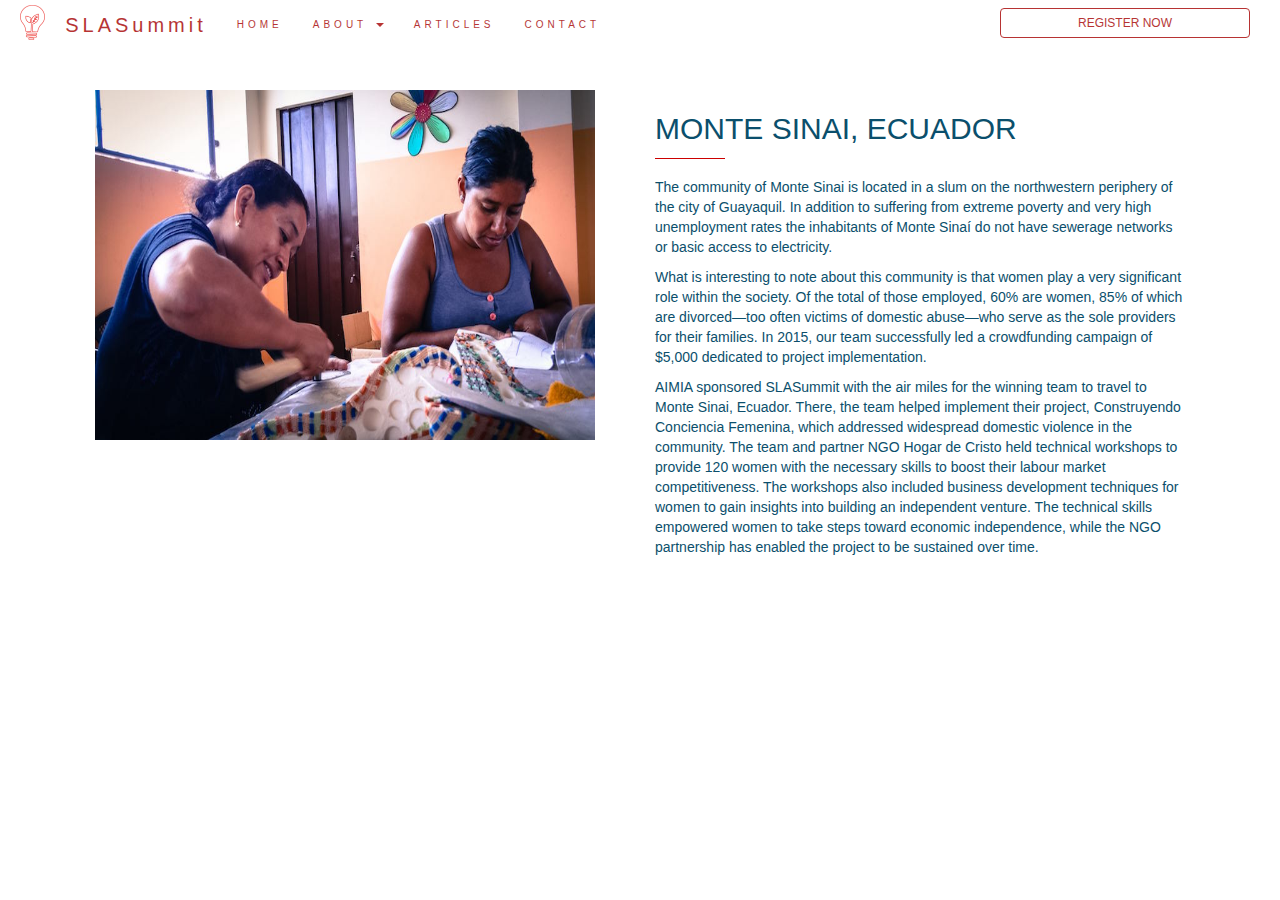
==== Projects_MonteSinai.html @ 4eb39714 "navbar bugs added" ====
<!DOCTYPE html>
<html lang="en">
<head>
  <title>SLASummit</title>
  <meta charset="utf-8">
   <meta name="viewport" content="width=device-width, initial-scale=1">
   
  <link rel="stylesheet" href="http://maxcdn.bootstrapcdn.com/bootstrap/3.3.7/css/bootstrap.min.css">
  <script src="https://ajax.googleapis.com/ajax/libs/jquery/1.12.4/jquery.min.js"></script>
  <script src="http://maxcdn.bootstrapcdn.com/bootstrap/3.3.7/js/bootstrap.min.js"></script>
  <link href='http://fonts.googleapis.com/css?family=Buenard:700' rel='stylesheet' type='text/css'>
    <script src="http://pupunzi.com/mb.components/mb.YTPlayer/demo/inc/jquery.mb.YTPlayer.js"></script>

    <link rel="stylesheet" href="css/font-awesome.min.css">
    <link rel="stylesheet" type="text/css" href="css/style.css">

<!-- Navigation Bar -->
<nav class="navbar navbar-default navbar-fixed-top">
  <div class="container-fluid">
    <div class="navbar-header">
      <button type="button" class="navbar-toggle" data-toggle="collapse" data-target="#myNavbar">
        <span class="icon-bar"></span>
        <span class="icon-bar"></span>
        <span class="icon-bar"></span>
      </button>
      <div class="navbar-header">
      <a class="navbar-brand" href="#">
        <img class="navbulb" alt="Brand" src="images/redlightbulb_new.png" height=35px>
      </a>
    </div>
      <a class="navbar-brand" href="#HOME">SLASummit</a>
    </div>
    <div class="collapse navbar-collapse" id="myNavbar">
      <ul class="nav navbar-nav navbar-left"  style="background-color:transparent;" >
                   <li><a href="Index.html" class="nav-item">HOME</a></li>
                   <li class="dropdown">
                    <a href="#" class="dropdown-toggle" data-toggle="dropdown" role="button" aria-haspopup="true" aria-expanded="false">ABOUT <span class="caret"></span></a>
                    <ul class="dropdown-menu">
                        <li><a href="#ABOUT">ABOUT US</a></li>
                        <li><a href="#OUR-GOALS">OUR GOALS</a></li>
                        <li><a href="#OUR-INSPIRATION">OUR INSPIRATION</a></li>
                        <li><a href="#PROJECTS">PROJECTS</a></li>
                        <li><a href="#MEET-THE-TEAM">MEET THE TEAM</a></li>
                        <li><a href="#SPONSORS">SPONSORS AND PARTNERS</a></li>
                    </ul>
                  </li>
                    
                    <li><a href="#ARTICLES" class="nav-item">ARTICLES</a></li>
                    <li><a href="#CONTACT" class="nav-item">CONTACT</a></li>
      </ul>
      <a href="https://www.eply.com/SLASummit20171633913">
        <button type="button" class="btn btn-danger navbar-btn navbar-right">Register Now</button>
      </a>
    </div>
  </div>
</nav>


</head>
<body>

<!-- Monte Sinai -->   
        
        <section class="montesinai">
            <div class="choose-us-wrapper">
                <div class="container">
                    
                    <div class="row">
                        <div class="col-md-6">
                            <!-- About iphone --> 
                            <div class="project-picture">
                                  <img src="images/montesinai2.jpg" alt="montesinai" width="550" height="350" style="padding-right: 50px">
                            </div>
                        </div>
                        
                        <div class="col-md-6" clas="col-sm-12">
                            <!-- Why Choose Us Title --> 
                            <div class="choose-us-title">
                                <h2>Monte Sinai, Ecuador</h2>
                            </div>
                        </div>  
                            <!-- Description --> 
                            <div class="choose-us-des">
                             <div class="col-md-6" clas="col-sm-12">
                   <br>
                                      <p style="color: #0B4F6C;">The community of Monte Sinai is located in a slum on the northwestern periphery of the city of Guayaquil. In addition to suffering from extreme poverty and very high unemployment rates the inhabitants of Monte Sinaí do not have sewerage networks or basic access to electricity.</p>
                                      <p> What is interesting to note about this community is that women play a very significant role within the society. Of the total of those employed, 60% are women, 85% of which are divorced—too often victims of domestic abuse—who serve as the sole providers for their families. In 2015, our team successfully led a crowdfunding campaign of $5,000 dedicated to project implementation. </p>
                                      <p>AIMIA sponsored SLASummit with the air miles for the winning team to travel to Monte Sinai, Ecuador. There, the team helped implement their project, Construyendo Conciencia Femenina, which addressed widespread domestic violence in the community. The team and partner NGO Hogar de Cristo held technical workshops to provide 120 women with the necessary skills to boost their labour market competitiveness. The workshops also included business development techniques for women to gain insights into building an independent venture. The technical skills empowered women to take steps toward economic independence, while the NGO partnership has enabled the project to be sustained over time.</p>
                            </div>        
                        </div>
                </div>
            </div>
        </div>
        
        </section>




</body>
</html>
---- css/style.css ----
body{ 
    font-family: 'Helvetica', sans-serif;
    -webkit-font-family:'Helvetica', sans-serif;
    overflow-y: scroll;
    overflow-x: hidden;
    color: #0B4F6C;
    background-attachment: fixed;
    background-repeat: no-repeat;
    background-position: center 100% 100%;
    background-size: cover; 
    -moz-background-size: cover; 
    -o-background-size: cover; 
    /*Webkit includes both chrome and safari browsers*/ 
    -webkit-background-size: cover; 
}

p{
    
    font-size: 14px; 
}

/*=========== Generic CSS ==============*/
.container {
    padding: 40px 40px;
}

.section-title{
    padding-top: 50px; 
    padding-bottom: 50px; 
}

.section-title h2 {
    position: relative;
    text-align: center; 
    color: #0B4F6C; 
    font-size: 30px; 
    font-weight: 400; 
    text-transform: uppercase;
}

.section-title h2:after{
    content:""; 
    position: absolute;
    bottom: -20px; 
    left: 50%; 
    width: 60px; 
    height: 1px; 
    background-color: #cc0000; 
    margin-left: -30px; 
    color: #0B4F6C;
}
.section-title p{
    color: #0B4F6C; 
    font-size: 18px; 
    line-height: 20px; 
    font-weight: 300; 
    text-align: center;
    margin-top: 45px;
}


.btn-success,
.btn-success:active
.btn-success:focus, 
.btn-success:visited {
    background-color: transparent !important;
    border: 1px solid #48BEFF !important; 
    border-radius: 4px !important; 
    width: 100% !important; 
    height: 50px !important; 
    text-transform: uppercase !important;
    font-family: 'Helvetica', sans-serif !important;
    font-size: 18px !important; 
    color: #48BEFF !important; 
    outline: 0px !important; 
    transition: all 1s; 
    -o-transition: all 1s; 
    -moz-transition: all 1s;
    -webkit-transition: all 1s;
}

.btn-success:hover {
    background-color: #48BEFF !important;
    color: #fff !important;
    border-color: #48BEFF !important;
}

.btn-danger,
.btn-danger:active
.btn-danger:focus, 
.btn-danger:visited {
    background-color: transparent !important;
    border: 1px solid #A50000 !important; 
    border-radius: 4px !important; 
    width: 20% !important; 
    height: 30px !important; 
    text-transform: uppercase !important;
    font-family: 'Helvetica', sans-serif !important;
    font-size: 12px !important; 
    color: #A50000 !important; 
    outline: 0px !important; 
    margin-right: 15px !important;
    transition: all 1s; 
    -o-transition: all 1s; 
    -moz-transition: all 1s;
    -webkit-transition: all 1s;
}

.btn-danger:hover {
    background-color: #A50000 !important;
    color: #fff !important;
    border-color: #A50000 !important;
}

.btn-info,
.btn-info:active
.btn-info:focus, 
.btn-info:visited {
    background-color: transparent !important;
    border: 1px solid #48BEFF !important; 
    border-radius: 4px !important; 
    width: 40% !important; 
    height: 50px !important; 
    text-transform: uppercase !important;
    font-family: 'Helvetica', sans-serif !important;
    font-size: 18px !important; 
    color: #48BEFF !important; 
    outline: 0px !important; 
    transition: all 1s; 
    -o-transition: all 1s; 
    -moz-transition: all 1s;
    -webkit-transition: all 1s;
}

/*    background-color: transparent !important;
    border: 1px solid #48BEFF !important; 
    border-radius: 4px !important; 
    width: 100% !important; 
    height: 50px !important; 
    text-transform: uppercase !important;
    font-family: 'Helvetica', sans-serif !important;
    font-size: 18px !important; 
    color: #48BEFF !important; 
    outline: 0px !important; 
    transition: all 1s; 
    -o-transition: all 1s; 
    -moz-transition: all 1s;
    -webkit-transition: all 1s;
}*/

.btn-info:hover {
    background-color: #48BEFF !important;
    color: #fff !important;
    border-color: #48BEFF !important;
}
/* ====== Navigation ========= */ 
.navbar{
    margin-bottom: 0;
    background-color: white;
    border: 0 !important;
    font-size: 10px !important;
    font-weight: bold !important; 
    letter-spacing: 4px;
    opacity: 0.8 !important;
}
.navbar-default{
    background-color: white; 
    border-color: #444 !important; 
    z-index: 110 !important;
    transition: all 1s !important; 
    -o-transition: all 1s !important; 
    -moz-transition: all 1s !important;
    -webkit-transition: all 1s !important;
}

.navbar-default .navbar-nav > li > a {
    color: #A50000 !important; 
    font-family: "Helvetica", sans-serif;
    font-weight: 120;
    font-size: 10px;
    transition: all 1s !important; 
    -o-transition: all 1s !important; 
    -moz-transition: all 1s !important;
    -webkit-transition: all 1s !important;
}

.navbar-default .navbar-nav > li > a:hover{
    color: #FFFFFF !important ;
    background-color:transparent; 
}

.navbar-default .navbar-nav > li > a:focus{
    color: #FFFFFF !important;
    background-color:transparent; 
}

.navbar-brand{
    padding: 15px 15px !important; 
    font-family: "helvetica", sans-serif;
    color: #A50000 !important;
    font-weight: 100;
    font-size: 20px !important;
}

.navbar-brand img{ 
    transition: all 1s !important; 
    -o-transition: all 1s !important; 
    -moz-transition: all 1s !important;
    -webkit-transition: all 1s !important;
}

.navbar-default .navbar-nav > .active>a,
.navbar-default .navbar-nav > .active>a:hover, 
.navbar-default .navbar-nav > .active>a:focus,
.navbar-default .navbar-nav > .active>a:visited
{

    color: #A50000 !important; 

}
.dropdown .dropdown-menu > li > a{
    color: #A50000 !important;
    font-family: "helvetica", sans-serif !important;
    font-weight: 120;
    font-size: 10px;
}

.navbulb {
    margin: -10px;
    margin-left: 5px;
    margin-right: 5px;
}

/* ====== Header ========= */ 
.home { 
    background-image: url("../images/quechua-kids.jpg"); 
    /*background attachment describes whether the image should scroll or be fixed*/ 
    background-attachment: fixed-top;
    background-repeat: no-repeat;
    background-position: center 100% 100%;
    /*make sure that the background size will only cover the screen size*/ 
    background-size: cover; 
    /*prefix for mozilla browser*/
    -moz-background-size: cover; 
    /*prefix for opera browser*/
    -o-background-size: cover; 
    /*Webkit includes both chrome and safari browsers*/ 
    -webkit-background-size: cover; 
}

/*This adds like a filter on top of the background image*/ 
.home-overlay{
    background-color: rgba(31, 31, 31, 0.75); 
}

.home-iphone img { 
    width: 100%; 
}

.logo {
    padding-bottom: 50px; 
}

.home-text h1{ 
    color: #fff; 
    font-size: 35px; 
    font-weight: 300; 
    line-height: 45px; 
    padding-top: 30px; 
    text-transform: uppercase; 
}

.home-text p{ 
    color: #fff; 
    font-size: 17px; 
    font-weight: 300; 
    line-height: 28px; 
}

/*============= ABOUT US ====================*/
.choose-us-wrapper{
    padding-top: 50px;     
}


.about-iphone img{
    margin-top: 8px; 
    margin-bottom: 8px;
}

.choose-us-title h2{
    text-transform: uppercase;
    font-weight: 400; 
    font-size: 30px; 
    line-height: 37px; 
    position: relative; 
    color: #0B4F6C; 
}

.choose-us-title h2:after{
    content: ""; 
    position: absolute;
    bottom: -12px; 
    left: 0; 
    width: 70px; 
    height: 1px; 
    background-color: #cc0000; 
    color: #0B4F6C !important; 
}


.choose-us-title p{
    color: #0B4F6C !important; 
    font-size: 18px; 
    line-height: 20px; 
    font-weight: 300; 
    margin-top: 40px;
    line-height: 24px; 
    font-family: "Helvetica Neue", Helvetica, "avenir-next";
}

.choose-us-item{
    position: relative; 
    padding-bottom: 4px; 
    padding-left: 90px;
    color: #48BEFF;
}

.choose-us-item div{
    position: absolute;
    top: 0; 
    left: 0; 
}

.choose-us-item div i{
    font-size: 55px; 
    color: #A50000 !important; 
    transition: all 1s; 
    -webkit-transition: all 1s;
    -o-transition: all 1s;
    -moz-transition: all 1s;
}

.choose-us-item h3{
    color: #48BEFF;
    text-transform: uppercase; 
    font-size: 20px;
    font-weight: 500;
    color: #0B4F6C;
}

.choose-us-item p{
    color: #0B4F6C; 
    font-size: 16px; 
    line-height: 28px; 
    font-weight: 300; 
    line-height: 24px; 
    font-family: "Helvetica Neue",Helvetica,Arial,sans-serif;
}

.text-center {
    color: #0B4F6C;
}



/*============== Counter ================*/ 
.counter{
    background-image: url("../images/parobambahouses.jpg");
    background-repeat: no-repeat; 
    background-attachment: fixed; 
    background-size: cover;
    -o-background-size: cover;
    -moz-background-size: cover;
    -webkit-background-size: cover;
    background-position: 50% 50%;
}

.counter-overlay{
    padding-top: 120px; 
    padding-bottom: 120px; 
    background: rgba(0,0,0, .4); 
}

.counter-item i{
    color: #A50000; 
    font-size: 60px; 
}

.counter-item h2{
    font-family: "Source Sans Pro", sans-serif; 
    color: #D7DADB;
    font-weight: 700;
    text-transform: uppercase;
    font-size: 35px; 
    margin-top: 15px; 
    margin-bottom: 1px; 
}

.counter-item p{
    color: #D7DADB;
    font-size: 20px;
    margin-top: 0px; 
    font-weight: 300;
    text-transform: uppercase;
    font-family: "Source Sans Pro", sans-serif; 
}

/*============== OUR GOALS ===============*/
.OUR-GOALS {
    background-color: #fff;
}


/*============== OUR INSPIRATION ===============*/
.OUR-INSPIRATION{
    background-color: #0B4F6C;
}
.ourinspiration p{
    color: #fff !important;
}
.ourinspiration h2 {
    color: #fff !important;
}

/*============= projects ============*/
.PROJECTS{
    background-color: #fff;
}
.project-title {
    padding-top: 50px; 
    padding-bottom: 50px; 
}

.project-title h2 {
    position: relative;
    text-align: center; 
    color: #0B4F6C; 
    font-size: 30px; 
    font-weight: 400; 
    text-transform: uppercase;
}

.project-title h2:after{
    content:""; 
    position: absolute;
    bottom: -20px; 
    left: 50%; 
    width: 60px; 
    height: 1px; 
    background-color: #cc0000; 
    margin-left: -30px; 
}

.project-titlepicture img{
    padding: 50px;
}

.projectimg:hover {
    opacity: 0.8;
}

/*===I want to make the image darken when you hover over it ====*/

/*============= events ==================*/
.timeline {
  list-style: none;
  padding: 0;
  position: relative;
}
.timeline:before {
  top: 0;
  bottom: 0;
  position: absolute;
  content: "";
  width: 2px;
  background-color: #f1f1f1;
  left: 40px;
  margin-left: -1.5px;
}
.timeline > li {
  margin-bottom: 50px;
  position: relative;
  min-height: 50px;
}
.timeline > li:before,
.timeline > li:after {
  content: " ";
  display: table;
}
.timeline > li:after {
  clear: both;
}
.timeline > li .timeline-panel {
  width: 100%;
  float: right;
  padding: 0 20px 0 100px;
  position: relative;
  text-align: left;
}
.timeline > li .timeline-panel:before {
  border-left-width: 0;
  border-right-width: 15px;
  left: -15px;
  right: auto;
}
.timeline > li .timeline-panel:after {
  border-left-width: 0;
  border-right-width: 14px;
  left: -14px;
  right: auto;
}
.timeline > li .timeline-image {
  left: 0;
  margin-left: 0;
  width: 80px;
  height: 80px;
  position: absolute;
  z-index: 100;
  background-color: #fff;
  color: white;
  border-radius: 100%;
  border: 7px solid #f1f1f1;
  text-align: center;
}
.timeline > li .timeline-image h4 {
  font-size: 10px;
  margin-top: 12px;
  line-height: 14px;
  color: #fff;
}
.timeline > li.timeline-inverted > .timeline-panel {
  float: right;
  text-align: left;
  padding: 0 20px 0 100px;
}
.timeline > li.timeline-inverted > .timeline-panel:before {
  border-left-width: 0;
  border-right-width: 15px;
  left: -15px;
  right: auto;
}
.timeline > li.timeline-inverted > .timeline-panel:after {
  border-left-width: 0;
  border-right-width: 14px;
  left: -14px;
  right: auto;
}
.timeline > li:last-child {
  margin-bottom: 0;
}
.timeline .timeline-heading h4 {
  margin-top: 0;
  color: #48BEFF;
}
.timeline .timeline-heading h4.subheading {
  text-transform: none;
}
.timeline .timeline-body > p,
.timeline .timeline-body > ul {
  margin-bottom: 0;
  color: #fff;
}
@media (min-width: 768px) {
  .timeline:before {
    left: 50%;
  }
  .timeline > li {
    margin-bottom: 100px;
    min-height: 100px;
  }
  .timeline > li .timeline-panel {
    width: 41%;
    float: left;
    padding: 0 20px 20px 30px;
    text-align: right;
  }
  .timeline > li .timeline-image {
    width: 100px;
    height: 100px;
    left: 50%;
    margin-left: -50px;
  }
  .timeline > li .timeline-image h4 {
    font-size: 13px;
    margin-top: 16px;
    line-height: 18px;
  }
  .timeline > li.timeline-inverted > .timeline-panel {
    float: right;
    text-align: left;
    padding: 0 30px 20px 20px;
  }
}
@media (min-width: 992px) {
  .timeline > li {
    min-height: 150px;
  }
  .timeline > li .timeline-panel {
    padding: 0 20px 20px;
  }
  .timeline > li .timeline-image {
    width: 150px;
    height: 150px;
    margin-left: -75px;
  }
  .timeline > li .timeline-image h4 {
    font-size: 18px;
    margin-top: 30px;
    line-height: 26px;
  }
  .timeline > li.timeline-inverted > .timeline-panel {
    padding: 0 20px 20px;
  }
}
@media (min-width: 1200px) {
  .timeline > li {
    min-height: 170px;
  }
  .timeline > li .timeline-panel {
    padding: 0 20px 20px 100px;
  }
  .timeline > li .timeline-image {
    width: 170px;
    height: 170px;
    margin-left: -85px;
  }
  .timeline > li .timeline-image h4 {
    margin-top: 40px;
  }
  .timeline > li.timeline-inverted > .timeline-panel {
    padding: 0 100px 20px 20px;
  }
}
/*============= MEET THE TEAM ==================*/
.MEET-THE-TEAM {
    background-color: #fff;
}

/*============= Articles ============*/
.articles {
    background: #0B4F6C !important;
}
.readmorearticles{
    text-align: center;
    vertical-align: middle;
    line-height: 90px; 
    padding-top: 30px;
    color: #fff;
}

.articles p{
    color: #fff;
}

.articles h2 {
    color: #fff;
}
.art {
    color: #fff;
}

.art h3{
    color: #48BEFF;
}
/*============== Testimonials  ================*/ 

.TESTIMONIALS{
    background-image: url("../images/parobamba2.jpg");
    background-attachment: fixed; 
    background-repeat: no-repeat;
    background-size: cover;
    -o-background-size: cover;
    -moz-background-size: cover;
    -webkit-background-size: cover;
    background-position: 50% 50%; 
}

.testimonial-overlay{
    background-color: rgba(31, 31, 31, .75);
}

.carousel-indicators{
    bottom: -10px; 
}

/*Adding a border frame to the images inside the carousel */ 
.carousel-inner .item img{
    border: 2px solid #cc0000; 
  /*  border-radius: 50%; */
    width: auto;
    height: 130px !important;
    max-height: 225px;
    padding: 3px; 
}

.testimonial-caption{ 
    padding-bottom: 70px; 
}

.testimonial-caption h2{
    color: #cc0000; 
    text-transform: uppercase; 
    font-weight: 900; 
    font-size: 30px; 
    margin-top: 25px; 
}

.testimonial-caption h4{
    color: #cc0000; 
}

.testimonial-caption h4 span{ 
    color: #D8D8D8; 
    font-style: italic; 
    font-weight: 300;
}

.testimonial-caption p{
    color: #D8D8D8;
    font-size: 18px;
    line-height: 27px; 
    padding-top: 20px; 
}
/*============== Sponsors and partners ================*/ 


/*============== Purchase Now ================*/ 
.purchase-now{
    background-color: #0B4F6C; 
    padding-top: 100px; 
    padding-bottom: 100px; 
}

.purchase-now p{
    color: #fff; 
    font-size: 18px; 
    font-weight: 300; 
}

.btn-purchase-now,
.btn-purchase-now:active, 
.btn-purchase-now:focus,
.btn-purchase-now:visited
{
    background-color: #48BEFF !important; 
    border: 1px solid #48BEFF !important;
    color: #fff; 
    border-radius: 3px; 
    padding: 15px 35px; 
    text-transform: uppercase;
    transition: all 1s; 
    -o-transition: all 1s;
    -moz-transition: all 1s;
    -webkit-transition: all 1s;
}

.btn-purchase-now:hover{
    background-color: #48BEFF;
    border-color: #48BEFF;
}



/*============== Download Now ================*/ 

.download-now img{
    width: 100%;  
}

.available-on{
    background-color: #1a1a1a; 
    margin-top: -8px; 
    position: relative; 
}

.available-title{
    padding-top: 75px; 
}

.available-title h2{
    color: #fff; 
    font-size: 30px; 
}

.available-title p{
    color: #B5B5B5; 
}

.no-padding {
    padding-right: 0px;
    padding-left: 0px;
}

.available-on-item {
    text-align: center; 
    border-left: 1px solid #0F1217; 
    min-height: 230px; 
    padding-bottom: 15px; 
    position: relative; 
    transition: all 1s; 
    -o-transition: all 1s; 
    -moz-transition: all 1s;
    -webkit-transition: all 1s;
    
}

.available-on-item:hover {
    background-color: #121212;    
}

.available-on-item i{
    color: #cc0000; 
    text-align: center; 
    opacity: 1;
    font-size: 40px; 
    padding-top: 90px; 
    transition: all 1s; 
    -o-transition: all 1s; 
    -moz-transition: all 1s;
    -webkit-transition: all 1s;
}

.available-on-item:hover i{
    opacity: 0; 
}

.available-on-inner{
    position: absolute; 
    bottom: 93px;
    width: 100%;  
    opacity: 0; 
    transition: all 1s; 
    -o-transition: all 1s; 
    -moz-transition: all 1s;
    -webkit-transition: all 1s;
}

.available-on-inner h2{
    text-align: center;
    font-weight: 300; 
    color: #D7DADB;
    font-size: 16px; 
}

.available-on-item:hover .available-on-inner{
    opacity: 1; 
}

/*============== Map ====================*/

.map {
    height: 500px;
}

@media(max-width:768px) {
    .map {
        height: 75%;
    }
}

.map iframe {
    pointer-events: none;
}


/*============== Contact Us ================*/ 
.contact-us {
    background-color: #fff;
}

.googleform {
    align-items: center;
}

.contact-us-form .form-control{
    display: block; 
    width: 100%; 
    height: 50px; 
    padding: 6px 12px; 
    font-size: 14px; 
    line-height: 21px; 
    color: #555; 
    background-color: white;
    border: 1px solid #aeaeae; 
    border-radius: 3px;
    margin-bottom: 15px;
    opacity: 0.8;
    outline: 0px !important; 
    transition: all 1s; 
    -o-transition: all 1s; 
    -moz-transition: all 1s;
    -webkit-transition: all 1s;
}


#message{
    height: 117px; 
    resize: none; 
}


.submit-btn, 
.submit-btn:active, 
.submit-btn:focus, 
.submit-btn:visited {
    background-color: transparent !important;
    border: 1px solid #48BEFF !important; 
    border-radius: 4px !important; 
    width: 100% !important; 
    height: 50px !important; 
    text-transform: uppercase !important;
    font-size: 18px !important; 
    color: #48BEFF!important; 
    outline: 0px !important; 
    transition: all 1s !important; 
    -o-transition: all 1s !important; 
    -moz-transition: all 1s !important;
    -webkit-transition: all 1s !important;
}

.submit-btn:hover {
    background-color: #48BEFF !important; 
    color: #fff !important; 
    border-color: #48BEFF; 
}

.social-icons{
    padding-top: 50px; 
    padding-bottom: 70px; 
}

.social-icons ul{
    margin: 0; 
    padding: 0;
    text-align: center; 

}

.social-icons ul li{
    list-style: none;
    display: inline; 
    padding-left: 10px; 
}

.social-icons ul li a{
    text-decoration: none; 
    display: inline-block;
    text-align: center;
    border: 1px solid #48BEFF;
    border-radius: 3px; 
    width: 45px;
    height: 45px; 
    line-height: 49px; 
    color: #48BEFF; 
    transition: all 1s !important; 
    -o-transition: all 1s !important; 
    -moz-transition: all 1s !important;
    -webkit-transition: all 1s !important;
}

.social-icons ul li a:hover{
    background-color: #48BEFF;
    border: 1px solid #48BEFF;
    color: #fff; 
}

.social-icons ul li a i{
    font-size: 20px;
}

/*============== Footer ================*/ 
.footer {
    background-color: #1a1a1a; 
    padding-bottom: 35px; 
    padding-top: 35px; 
    border-bottom: 3px solid #cc0000; 
}

#copyright{
    width: 50%;
}

#copyright p {
    color: #8C8B8A; 
    font-weight: 600; 
    font-size: 15px; 
    text-transform: uppercase;
}

#copyright p a{
    text-decoration: none; 
    color: #cc0000; 
}

.scroll-top{
    text-align: right;
}

.scroll-top a{
    background-color: #cc0000; 
    padding: 25px; 
}

.scroll-top a i{
    color: #fff; 
    font-size: 25px; 
}
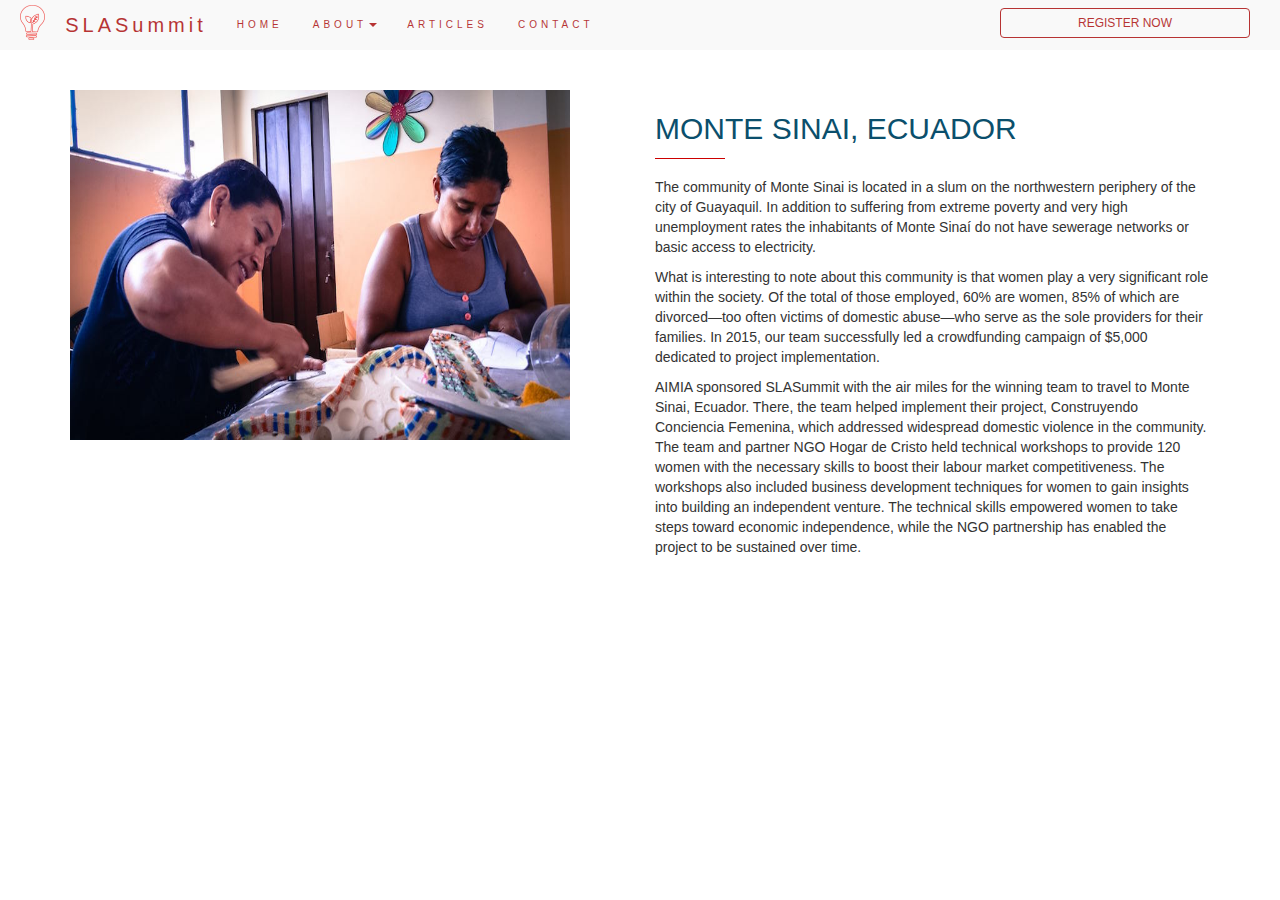
==== commit 2a3b2542: "feat: add schedule, 2017 video and community profile link" ====
--- a/Projects_MonteSinai.html
+++ b/Projects_MonteSinai.html
@@ -3,51 +3,59 @@
 <html lang="en">
 <head>
   <title>SLASummit</title>
-  <meta charset="utf-8">
-   <meta name="viewport" content="width=device-width, initial-scale=1">
-   
+      <meta charset="utf-8">
+      <meta name="viewport" content="width=device-width, initial-scale=1">
+  <link rel="stylesheet" type="text/css" href="css/style.css">
+  <link rel="stylesheet" href="css/font-awesome.min.css">
+  <link rel="stylesheet" type="text/css" href="css/animate.css">
+
+  <link href='http://fonts.googleapis.com/css?family=Buenard:700' rel='stylesheet' type='text/css'>
   <link rel="stylesheet" href="http://maxcdn.bootstrapcdn.com/bootstrap/3.3.7/css/bootstrap.min.css">
+
   <script src="https://ajax.googleapis.com/ajax/libs/jquery/1.12.4/jquery.min.js"></script>
-  <script src="http://maxcdn.bootstrapcdn.com/bootstrap/3.3.7/js/bootstrap.min.js"></script>
-  <link href='http://fonts.googleapis.com/css?family=Buenard:700' rel='stylesheet' type='text/css'>
-    <script src="http://pupunzi.com/mb.components/mb.YTPlayer/demo/inc/jquery.mb.YTPlayer.js"></script>
+  <script src="https://code.jquery.com/jquery-2.1.4.js"></script>
+  <script src="https://maxcdn.bootstrapcdn.com/bootstrap/3.3.5/js/bootstrap.min.js"></script>
 
-    <link rel="stylesheet" href="css/font-awesome.min.css">
-    <link rel="stylesheet" type="text/css" href="css/style.css">
-
+  <script src="js/custom.js"></script>
+  <script src="js/wow.min.js"></script>
+  <script>
+              new WOW().init();
+  </script>
+  
 <!-- Navigation Bar -->
 <nav class="navbar navbar-default navbar-fixed-top">
   <div class="container-fluid">
     <div class="navbar-header">
       <button type="button" class="navbar-toggle" data-toggle="collapse" data-target="#myNavbar">
-        <span class="icon-bar"></span>
-        <span class="icon-bar"></span>
-        <span class="icon-bar"></span>
+            <span class="icon-bar"></span>
+            <span class="icon-bar"></span>
+            <span class="icon-bar"></span>
       </button>
-      <div class="navbar-header">
-      <a class="navbar-brand" href="#">
-        <img class="navbulb" alt="Brand" src="images/redlightbulb_new.png" height=35px>
-      </a>
-    </div>
-      <a class="navbar-brand" href="#HOME">SLASummit</a>
+        <div class="navbar-header">
+            <a class="navbar-brand" href="index.html#HOME">
+              <img class="navbulb" alt="Brand" src="images/redlightbulb_new.png" height=35px>
+            </a>
+        </div>
+        <a class="navbar-brand" href="index.html#HOME">SLASummit</a>
     </div>
     <div class="collapse navbar-collapse" id="myNavbar">
-      <ul class="nav navbar-nav navbar-left"  style="background-color:transparent;" >
-                   <li><a href="Index.html" class="nav-item">HOME</a></li>
-                   <li class="dropdown">
-                    <a href="#" class="dropdown-toggle" data-toggle="dropdown" role="button" aria-haspopup="true" aria-expanded="false">ABOUT <span class="caret"></span></a>
-                    <ul class="dropdown-menu">
-                        <li><a href="#ABOUT">ABOUT US</a></li>
-                        <li><a href="#OUR-GOALS">OUR GOALS</a></li>
-                        <li><a href="#OUR-INSPIRATION">OUR INSPIRATION</a></li>
-                        <li><a href="#PROJECTS">PROJECTS</a></li>
-                        <li><a href="#MEET-THE-TEAM">MEET THE TEAM</a></li>
-                        <li><a href="#SPONSORS">SPONSORS AND PARTNERS</a></li>
-                    </ul>
-                  </li>
+      <ul class="nav navbar-nav navbar-left"  style="background-color: transparent;">
+                   <li><a href="index.html#HOME" class="nav-item">HOME</a></li>
+            <li class="dropdown">
+          <a href="#" class="dropdown-toggle" data-toggle="dropdown" role="button" aria-haspopup="true" aria-expanded="false">ABOUT<span class="caret"></span></a>
+          <ul class="dropdown-menu">
+            <li><a href="index.html#ABOUT">ABOUT US</a></li>
+            <li><a href="index.html#OUR-GOALS">OUR GOALS</a></li>
+            <li><a href="index.html#OUR-INSPIRATION">OUR INSPIRATION</a></li>
+            <li><a href="index.html#PROJECTS">PROJECTS</a></li>
+            <li><a href="index.html#EVENTS">EVENTS</a></li>
+            <li><a href="index.html#MEET-THE-TEAM">MEET THE TEAM</a></li>
+            <li><a href="index.html#SPONSORS">SPONSORS AND PARTNERS</a></li>
+          </ul>
+        </li>
                     
-                    <li><a href="#ARTICLES" class="nav-item">ARTICLES</a></li>
-                    <li><a href="#CONTACT" class="nav-item">CONTACT</a></li>
+                    <li><a href="index.html#ARTICLES" class="nav-item">ARTICLES</a></li>
+                    <li><a href="index.html#CONTACT" class="nav-item">CONTACT</a></li>
       </ul>
       <a href="https://www.eply.com/SLASummit20171633913">
         <button type="button" class="btn btn-danger navbar-btn navbar-right">Register Now</button>
@@ -56,6 +64,13 @@
   </div>
 </nav>
 
+</head>
+
+<style type="text/css">
+p{
+  style="color: #0B4F6C;"
+}
+</style>
 
 </head>
 <body>
@@ -84,7 +99,7 @@
                             <div class="choose-us-des">
                              <div class="col-md-6" clas="col-sm-12">
                    <br>
-                                      <p style="color: #0B4F6C;">The community of Monte Sinai is located in a slum on the northwestern periphery of the city of Guayaquil. In addition to suffering from extreme poverty and very high unemployment rates the inhabitants of Monte Sinaí do not have sewerage networks or basic access to electricity.</p>
+                                      <p>The community of Monte Sinai is located in a slum on the northwestern periphery of the city of Guayaquil. In addition to suffering from extreme poverty and very high unemployment rates the inhabitants of Monte Sinaí do not have sewerage networks or basic access to electricity.</p>
                                       <p> What is interesting to note about this community is that women play a very significant role within the society. Of the total of those employed, 60% are women, 85% of which are divorced—too often victims of domestic abuse—who serve as the sole providers for their families. In 2015, our team successfully led a crowdfunding campaign of $5,000 dedicated to project implementation. </p>
                                       <p>AIMIA sponsored SLASummit with the air miles for the winning team to travel to Monte Sinai, Ecuador. There, the team helped implement their project, Construyendo Conciencia Femenina, which addressed widespread domestic violence in the community. The team and partner NGO Hogar de Cristo held technical workshops to provide 120 women with the necessary skills to boost their labour market competitiveness. The workshops also included business development techniques for women to gain insights into building an independent venture. The technical skills empowered women to take steps toward economic independence, while the NGO partnership has enabled the project to be sustained over time.</p>
                             </div>        
--- a/css/style.css
+++ b/css/style.css
@@ -279,6 +279,67 @@
     line-height: 28px; 
 }
 
+/*=========== COUNTDOWN ==============*/
+.countdowncontainer {
+  padding-bottom: 10px;
+}
+#main { 
+  background-color: white;
+  height: 100px;
+}
+
+.content {
+  padding: 0px 44px;
+}
+
+.text {
+  margin-top: 10px;
+  padding-bottom: 10px;
+  text-align: center;
+}
+
+.text h2 {
+  color: #0B4F6C;
+  font-size: 30px;
+  font: helvetica, sans-serif;
+  font-style: normal;
+  font-variant: normal;
+  font-weight: light;
+  letter-spacing: 2px;
+}
+
+.counter {
+  background: white;
+  min-height: 40px;
+  text-align: center;
+}
+
+.counter h3 {
+  color: #0B4F6C;
+  font-size: 14px;
+  font: helvetica, sans-serif;
+  font-style: normal;
+  font-variant: normal;
+  font-weight: lighter;
+  letter-spacing: 1px;
+  padding-top: 20px;
+  margin-bottom: 0px;
+}
+
+#countdown {
+  color: #0B4F6C;
+}
+
+#countdown span {
+  color: #0B4F6C;
+  font: helvetica;
+  font-size: 26px;
+  font-weight: normal;
+  margin-left: 20px;
+  margin-right: 20px;
+  text-align: center;
+}
+
 /*============= ABOUT US ====================*/
 .choose-us-wrapper{
     padding-top: 50px;     
@@ -364,10 +425,8 @@
     color: #0B4F6C;
 }
 
-
-
-/*============== Counter ================*/ 
-.counter{
+/*============== where great minds meet  ================*/ 
+.minds{
     background-image: url("../images/parobambahouses.jpg");
     background-repeat: no-repeat; 
     background-attachment: fixed; 
